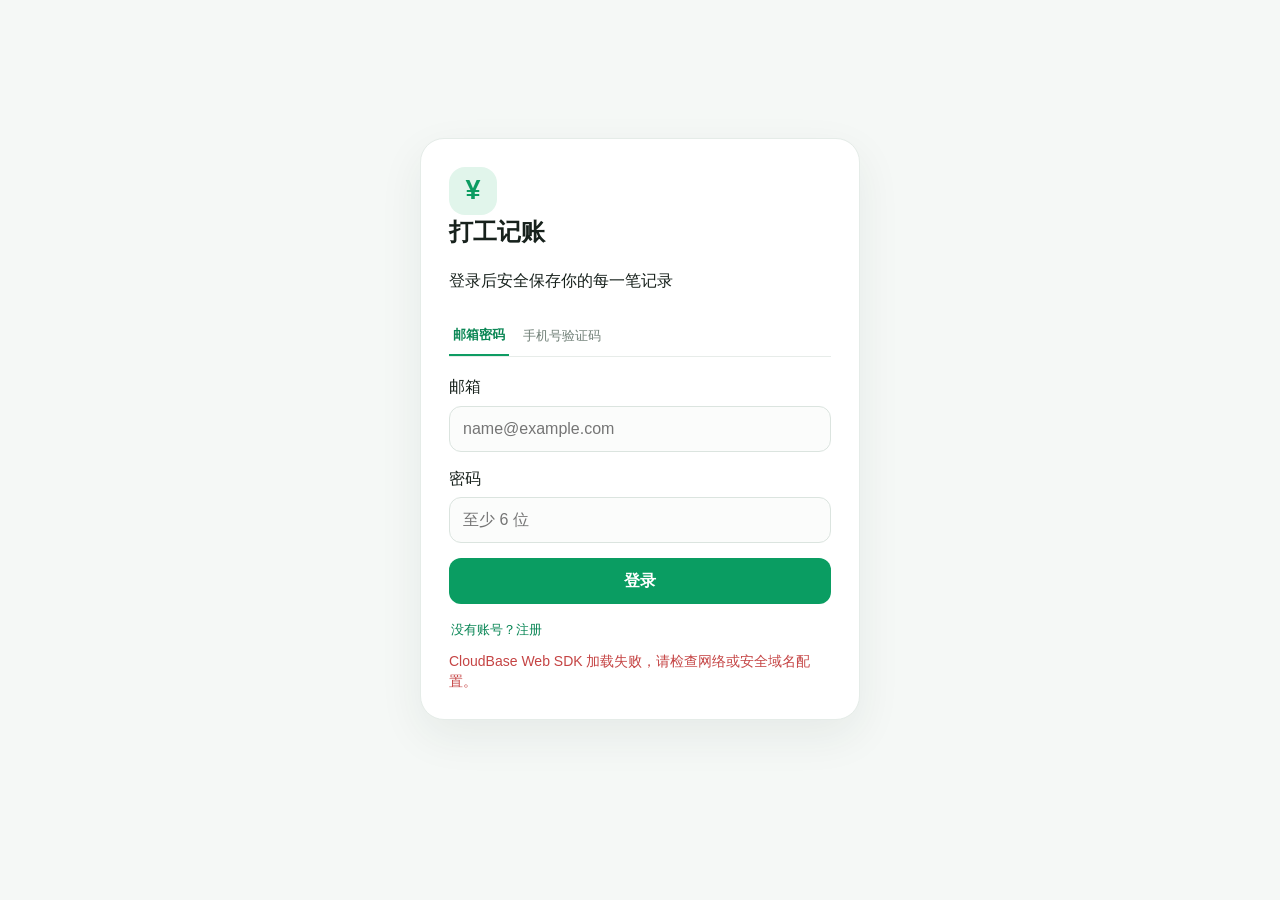
==== cloudbase-ledger-auth-fix/index.html @ 4c4296cb "Add files via upload" ====
<!doctype html>
<html lang="zh-CN">
<head>
  <meta charset="UTF-8" />
  <meta name="viewport" content="width=device-width, initial-scale=1, viewport-fit=cover" />
  <meta name="theme-color" content="#0f9d68" />
  <meta name="description" content="个人打工记账" />
  <link rel="manifest" href="./manifest.json" />
  <link rel="apple-touch-icon" href="./icons/icon-192.png" />
  <link rel="stylesheet" href="./css/app.css" />
  <title>打工记账</title>
</head>
<body>
  <main class="shell">
    <section id="auth-screen" class="auth-screen">
      <div class="auth-card">
        <div class="brand-mark">¥</div>
        <h1>打工记账</h1><p>登录后安全保存你的每一笔记录</p>
        <div class="tabs" role="tablist"><button class="tab active" data-auth-tab="email">邮箱密码</button><button class="tab" data-auth-tab="phone">手机号验证码</button></div>
        <form id="email-form" class="auth-form">
          <label>邮箱<input id="email" type="email" autocomplete="email" required placeholder="name@example.com" /></label>
          <label>密码<input id="password" type="password" autocomplete="current-password" minlength="6" required placeholder="至少 6 位" /></label>
          <button class="primary" type="submit">登录</button>
          <button id="email-signup" class="text-button" type="button">没有账号？注册</button>
        </form>
        <form id="email-verify-form" class="auth-form hidden">
          <p>验证码已发送至 <strong id="pending-email"></strong></p>
          <label>邮箱验证码<input id="email-code" inputmode="numeric" autocomplete="one-time-code" maxlength="6" required placeholder="6 位验证码" /></label>
          <button class="primary" type="submit">验证并完成注册</button>
          <button id="cancel-email-signup" class="text-button" type="button">返回邮箱登录</button>
        </form>
        <form id="phone-form" class="auth-form hidden">
          <label>中国大陆手机号<input id="phone" inputmode="tel" autocomplete="tel" required placeholder="13800000000" /></label>
          <div class="code-row"><label>验证码<input id="sms-code" inputmode="numeric" autocomplete="one-time-code" maxlength="6" placeholder="6 位验证码" /></label><button id="send-code" class="secondary" type="button">发送验证码</button></div>
          <button class="primary" type="submit">验证码登录</button>
        </form>
        <p id="auth-message" class="message" aria-live="polite"></p>
      </div>
    </section>

    <section id="app-screen" class="app-screen hidden">
      <header class="app-header"><div><p class="eyebrow">我的账本</p><h1>打工记账</h1></div><button id="sign-out" class="icon-button" title="退出登录" aria-label="退出登录">⇥</button></header>
      <div class="summary"><div><span>收入</span><strong id="income-total" class="income">¥0.00</strong></div><div><span>成本</span><strong id="expense-total" class="expense">¥0.00</strong></div><button id="export-csv" class="backup">导出 CSV 备份</button></div>
      <div class="toolbar"><input id="month-filter" type="month" aria-label="筛选月份" /><button id="new-entry" class="primary">＋ 新增账目</button></div>
      <p id="list-message" class="message"></p><section id="ledger-list" class="ledger-list" aria-live="polite"></section>
    </section>
  </main>

  <dialog id="entry-dialog" class="entry-dialog">
    <form id="entry-form" method="dialog">
      <header><div><p class="eyebrow">账目</p><h2 id="dialog-title">新增账目</h2></div><button id="close-dialog" class="icon-button" type="button" aria-label="关闭">×</button></header>
      <input id="entry-id" type="hidden" />
      <fieldset class="type-switch"><label><input type="radio" name="type" value="income" checked />收入</label><label><input type="radio" name="type" value="expense" />成本</label></fieldset>
      <label>条目名称<input id="role" required maxlength="50" placeholder="例如：咖啡店早班" /></label>
      <label>金额（元）<input id="amount" required type="number" min="0" step="0.01" inputmode="decimal" placeholder="0.00" /></label>
      <label class="time-toggle"><input id="has-time" type="checkbox" />记录开始与结束时间（可选）</label>
      <div id="time-fields" class="time-fields hidden">
        <label>开始日期<input id="start-date" type="date" /></label><label>开始时间<input id="start-time" type="time" step="60" /></label>
        <label>结束日期<input id="end-date" type="date" /></label><label>结束时间<input id="end-time" type="time" step="60" /></label>
      </div>
      <p id="entry-message" class="message"></p>
      <button class="primary save" type="submit">保存账目</button>
    </form>
  </dialog>
  <!-- 固定官方 SDK 版本，避免 latest 自动升级改变浏览器认证行为。 -->
  <script src="https://static.cloudbase.net/cloudbase-js-sdk/3.0.1/cloudbase.full.js"></script>
  <script type="module" src="./js/app.js"></script>
</body>
</html>
---- cloudbase-ledger-auth-fix/css/app.css ----
:root{font-family:-apple-system,BlinkMacSystemFont,"PingFang SC","Microsoft YaHei",sans-serif;color:#17211c;background:#f5f8f6;line-height:1.45}*{box-sizing:border-box}body{margin:0}.shell{max-width:760px;min-height:100vh;margin:auto;padding:24px 18px 48px}.hidden{display:none!important}.auth-screen{min-height:90vh;display:grid;place-items:center}.auth-card,.entry-dialog form{background:#fff;border:1px solid #e5ece8;border-radius:24px;padding:28px;box-shadow:0 16px 45px #183c2912}.auth-card{width:min(100%,440px)}h1,h2,p{margin-top:0}.brand-mark{display:grid;place-items:center;width:48px;height:48px;border-radius:16px;background:#e1f5eb;color:#0b9c61;font-size:27px;font-weight:800}.tabs,.type-switch,.toolbar,.summary{display:flex;gap:10px}.tabs{margin:24px 0 18px;border-bottom:1px solid #e7ece9}.tab,.text-button,.icon-button{border:0;background:transparent;cursor:pointer}.tab{padding:10px 4px;color:#718078}.tab.active{border-bottom:2px solid #0e9c63;color:#0a8654;font-weight:700}.auth-form,label{display:grid;gap:7px}.auth-form{gap:15px}.code-row{display:grid;grid-template-columns:1fr auto;gap:10px}.code-row label{min-width:0}input{width:100%;min-height:46px;border:1px solid #dbe4df;border-radius:12px;padding:0 13px;background:#fbfcfb;font:inherit}.primary,.secondary,.backup{border:0;border-radius:12px;min-height:46px;padding:0 18px;font:inherit;font-weight:700;cursor:pointer}.primary{background:#0a9d62;color:white}.secondary{background:#e5f5ed;color:#087a4e}.text-button{color:#078554;padding:2px;text-align:left}.message{min-height:20px;margin:10px 0 0;color:#5d6c64;font-size:14px}.message.error{color:#c54444}.app-header{display:flex;align-items:center;justify-content:space-between}.app-header h1{margin:0}.eyebrow{margin:0;color:#718078;font-size:13px}.icon-button{font-size:28px;color:#65746d}.summary{align-items:stretch;flex-wrap:wrap;margin:22px 0}.summary>div{flex:1;min-width:130px;background:#fff;border-radius:16px;padding:15px}.summary span{display:block;color:#74827a;font-size:13px}.summary strong{font-size:21px}.income{color:#07965c}.expense{color:#d54e51}.backup{background:#e9f4ee;color:#167652}.toolbar{justify-content:space-between;align-items:center}.toolbar input{width:auto}.ledger-list{display:grid;gap:12px;margin-top:18px}.entry-card{display:grid;grid-template-columns:1fr auto;text-align:left;border:1px solid #e1e9e4;border-radius:17px;padding:17px 18px;background:white;cursor:pointer;font:inherit}.entry-name{font-size:17px;font-weight:700}.entry-amount{font-size:18px;font-weight:800}.entry-time{grid-column:1/-1;color:#7b8982;font-size:13px;margin-top:7px}.empty{padding:34px 20px;border:1px dashed #c8d6cf;border-radius:16px;color:#74827a;text-align:center}.entry-dialog{border:0;background:transparent;padding:14px;width:min(100%,580px)}.entry-dialog::backdrop{background:#12221a88}.entry-dialog form{display:grid;gap:15px}.entry-dialog header{display:flex;justify-content:space-between;align-items:start}.entry-dialog h2{margin:0}.type-switch{border:0;padding:0}.type-switch label{display:flex;align-items:center;gap:7px;flex:1;border:1px solid #dfe9e3;border-radius:12px;padding:12px}.type-switch input{width:auto;min-height:auto}.time-toggle{display:flex;align-items:center;gap:8px;color:#4f5e56}.time-toggle input{width:auto;min-height:auto}.time-fields{display:grid;grid-template-columns:1fr 1fr;gap:12px}.save{margin-top:4px}@media(max-width:480px){.shell{padding:18px 13px}.auth-card,.entry-dialog form{padding:21px}.summary{gap:8px}.backup{width:100%}.toolbar{align-items:stretch;flex-direction:column}.toolbar input{width:100%}.time-fields{grid-template-columns:1fr}.code-row{grid-template-columns:1fr}.code-row .secondary{min-height:42px}}
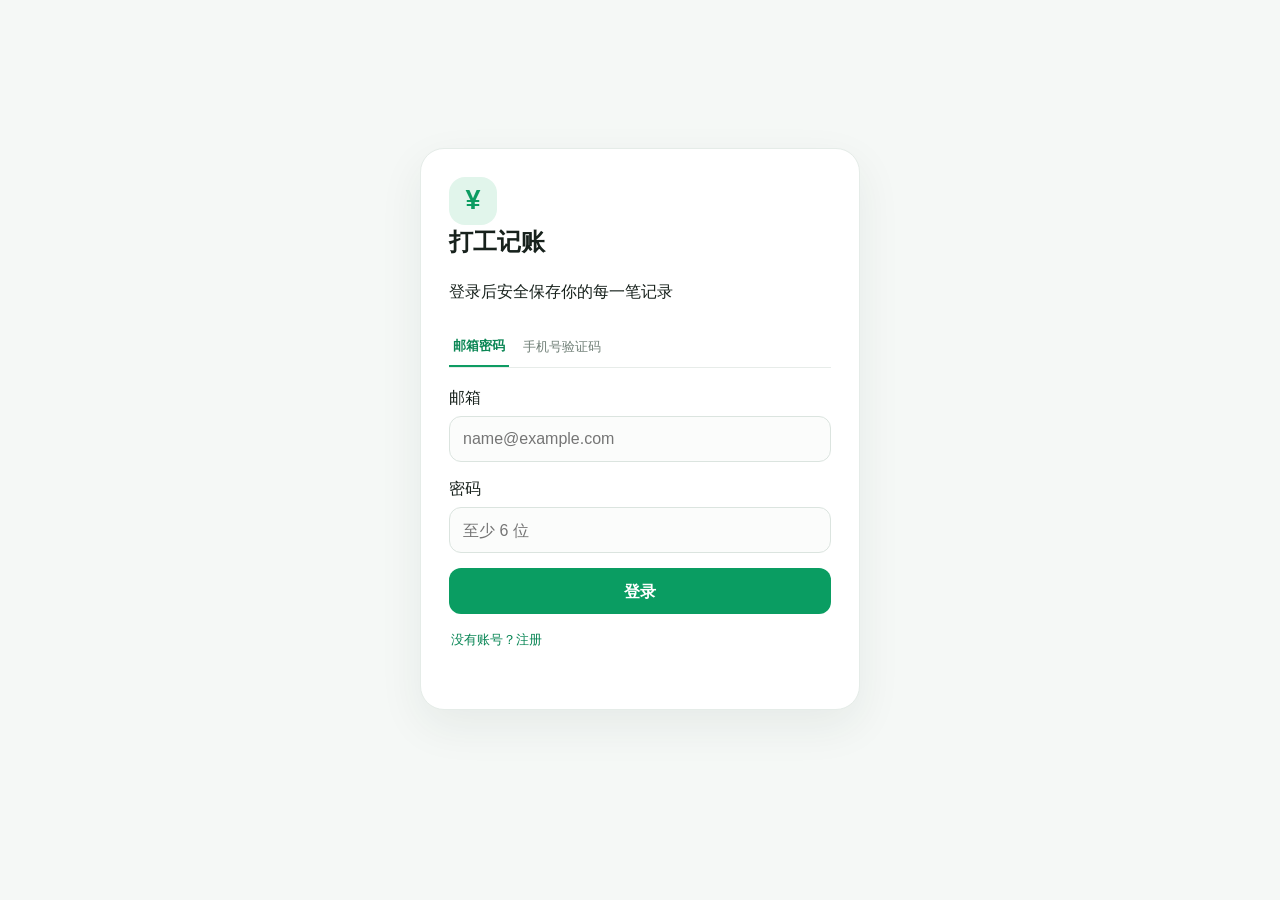
==== commit cbc13e00: "Update index.html" ====
--- a/cloudbase-ledger-auth-fix/index.html
+++ b/cloudbase-ledger-auth-fix/index.html
@@ -64,6 +64,11 @@
   </dialog>
   <!-- 固定官方 SDK 版本，避免 latest 自动升级改变浏览器认证行为。 -->
   <script src="https://static.cloudbase.net/cloudbase-js-sdk/3.0.1/cloudbase.full.js"></script>
+  <script src="./js/config.js"></script>
+  <script src="./js/cloudbase.js"></script>
+  <script src="./js/auth.js"></script>
+  <script src="./js/ledger.js"></script>
+  <script src="./js/app.js"></script>
   <script type="module" src="./js/app.js"></script>
 </body>
 </html>
